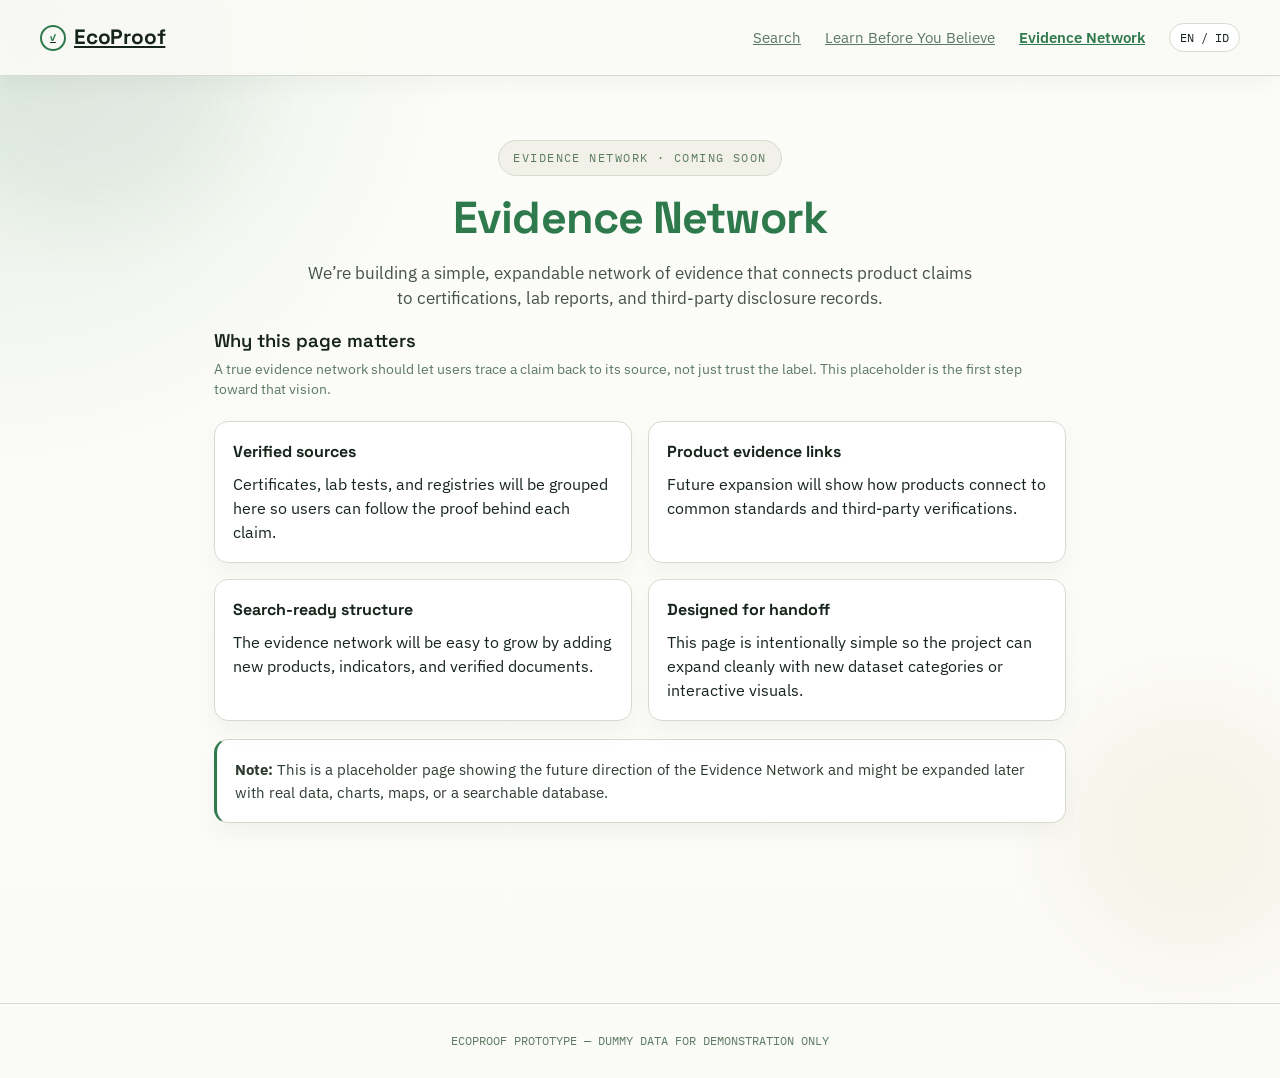
==== evidence.html @ 64398951 "Add files via upload" ====
<!DOCTYPE html>
<html lang="id">
<head>
<meta charset="UTF-8">
<meta name="viewport" content="width=device-width, initial-scale=1.0">
<title>EcoProof — Evidence Network</title>
<link rel="preconnect" href="https://fonts.googleapis.com">
<link href="https://fonts.googleapis.com/css2?family=Space+Grotesk:wght@400;500;600;700&family=IBM+Plex+Sans:wght@400;500;600&family=IBM+Plex+Mono:wght@400;500;600&display=swap" rel="stylesheet">
<link rel="stylesheet" href="style.css">
</head>
<body>

<header>
  <a class="logo" href="index.html"><span class="mark">✓</span>EcoProof</a>
  <nav>
    <a href="index.html" data-i18n="nav.search">Search</a>
    <a href="learn.html" data-i18n="nav.learn">Learn Before You Believe</a>
    <a href="evidence.html" class="active" data-i18n="nav.evidence">Evidence Network</a>
    <button class="lang-switch" type="button" onclick="toggleLanguage()" aria-label="Switch language">
      <span data-i18n="lang.toggle">EN / ID</span>
    </button>
  </nav>
</header>

<main class="page-shell">
  <section class="page-hero">
    <span class="eyebrow" data-i18n="evidence.badge">Evidence Network · Coming Soon</span>
    <h1 data-i18n="evidence.title">Evidence Network</h1>
    <p class="sub" data-i18n="evidence.subtitle">We’re building a simple, expandable network of evidence that connects product claims to certifications, lab reports, and third-party disclosure records.</p>
  </section>

  <section class="learn-strip">
    <div class="panel-title" data-i18n="evidence.panelTitle">Why this page matters</div>
    <div class="panel-sub" data-i18n="evidence.panelSub">A true evidence network should let users trace a claim back to its source, not just trust the label. This placeholder is the first step toward that vision.</div>

    <div class="feature-grid">
      <div class="feature-card">
        <h4 data-i18n="evidence.card1.title">Verified sources</h4>
        <p data-i18n="evidence.card1.text">Certificates, lab tests, and registries will be grouped here so users can follow the proof behind each claim.</p>
      </div>
      <div class="feature-card">
        <h4 data-i18n="evidence.card2.title">Product evidence links</h4>
        <p data-i18n="evidence.card2.text">Future expansion will show how products connect to common standards and third-party verifications.</p>
      </div>
      <div class="feature-card">
        <h4 data-i18n="evidence.card3.title">Search-ready structure</h4>
        <p data-i18n="evidence.card3.text">The evidence network will be easy to grow by adding new products, indicators, and verified documents.</p>
      </div>
      <div class="feature-card">
        <h4 data-i18n="evidence.card4.title">Designed for handoff</h4>
        <p data-i18n="evidence.card4.text">This page is intentionally simple so the project can expand cleanly with new dataset categories or interactive visuals.</p>
      </div>
    </div>

    <div class="callout-box" data-i18n="evidence.note">
      <strong>Note:</strong> This is a placeholder page showing the future direction of the Evidence Network and might be expanded later with real data, charts, maps, or a searchable database.
    </div>
  </section>
</main>

<footer data-i18n="footer.text">ECOPROOF PROTOTYPE — DUMMY DATA FOR DEMONSTRATION ONLY</footer>

<script src="script.js"></script>
</body>
</html>
---- style.css ----
:root{
    --ink:#16241C;
    --paper:#FAFAF6;
    --paper-dim:#F1F1EA;
    --line:#D6DBCF;
    --green:#2F7A4D;
    --green-soft:#E4F0E6;
    --amber:#B8811F;
    --amber-soft:#F5EBD6;
    --red:#AC3B2E;
    --red-soft:#F5E1DD;
    --sage:#5C7A63;
    --display: 'Space Grotesk', sans-serif;
    --body: 'IBM Plex Sans', sans-serif;
    --mono: 'IBM Plex Mono', monospace;
  }
  *{box-sizing:border-box; margin:0; padding:0;}
  html{scroll-behavior:smooth;}
  body{
    background:
      radial-gradient(circle at top left, rgba(47,122,77,0.12), transparent 28%),
      linear-gradient(180deg, #fcfcf8 0%, var(--paper) 100%);
    color:var(--ink);
    font-family:var(--body);
    line-height:1.5;
    -webkit-font-smoothing:antialiased;
    position:relative;
    overflow-x:hidden;
  }
  body::before, body::after{
    content:'';
    position:fixed;
    pointer-events:none;
    z-index:-1;
    border-radius:50%;
    filter:blur(36px);
    opacity:0.45;
  }
  body::before{
    width:320px; height:320px; background:rgba(47,122,77,0.12); top:-90px; left:-70px;
  }
  body::after{
    width:260px; height:260px; background:rgba(184,129,31,0.12); bottom:-60px; right:-40px;
  }
  a{color:inherit;}

  /* ===== Header ===== */
  header{
    display:flex; align-items:center; justify-content:space-between;
    padding:22px 40px;
    border-bottom:1px solid var(--line);
    position:sticky; top:0; background:rgba(250,250,246,0.92); backdrop-filter:blur(6px);
    z-index:50;
    box-shadow:0 8px 24px rgba(22,36,28,0.04);
  }
  .logo{
    font-family:var(--display); font-weight:700; font-size:1.3rem;
    display:flex; align-items:center; gap:8px; letter-spacing:-0.01em;
  }
  .logo .mark{
    width:26px;height:26px;border-radius:50%;
    border:2px solid var(--green);
    display:flex;align-items:center;justify-content:center;
    font-family:var(--mono); font-size:0.65rem; color:var(--green);
  }
  nav{display:flex; gap:24px; align-items:center; font-size:0.92rem; color:var(--sage); flex-wrap:wrap;}
  nav a{cursor:pointer; transition:color .15s;}
  nav a:hover, nav a.active{color:var(--green);}
  nav a.active{font-weight:600;}
  .lang-switch{border:1px solid var(--line); background:white; color:var(--ink); padding:6px 10px; border-radius:999px; cursor:pointer; font-family:var(--mono); font-size:0.75rem;}
  .lang-switch:hover{border-color:var(--green); color:var(--green);}

  /* ===== Hero / Search ===== */
  .hero{
    max-width:760px; margin:0 auto; padding:90px 24px 70px; text-align:center;
    background:linear-gradient(135deg, rgba(228,240,230,0.65), rgba(250,250,246,0.95));
    border:1px solid rgba(214,219,207,0.9);
    border-radius:30px;
    box-shadow:0 18px 45px rgba(22,36,28,0.06);
  }
  .eyebrow{
    font-family:var(--mono); font-size:0.75rem; letter-spacing:0.12em; text-transform:uppercase;
    color:var(--sage); margin-bottom:18px; display:inline-block;
    border:1px solid var(--line); padding:6px 14px; border-radius:100px;
  }
  h1{
    font-family:var(--display); font-weight:600; font-size:2.7rem; line-height:1.12;
    letter-spacing:-0.02em; margin-bottom:18px;
  }
  h1 em{font-style:normal; color:var(--green);}
  .sub{
    color:#465248; font-size:1.05rem; max-width:520px; margin:0 auto 40px;
  }

  .search-box{
    background:white; border:1.5px solid var(--ink); border-radius:16px;
    padding:6px; display:flex; gap:6px; box-shadow:8px 8px 0 rgba(214,219,207,0.8);
  }
  .search-box input{
    flex:1; border:none; outline:none; padding:14px 16px; font-family:var(--body);
    font-size:1rem; background:transparent;
  }
  .search-box button{
    background:var(--ink); color:var(--paper); border:none; border-radius:8px;
    padding:0 24px; font-family:var(--body); font-weight:600; font-size:0.95rem;
    cursor:pointer; transition:background .15s;
  }
  .search-box button:hover{background:var(--green);}

  .search-modes{
    display:flex; justify-content:center; gap:10px; margin-top:16px; flex-wrap:wrap;
  }
  .mode-chip{
    font-family:var(--mono); font-size:0.78rem; padding:7px 14px; border-radius:100px;
    border:1px solid var(--line); color:var(--sage); cursor:pointer; transition:all .15s; background:white;
  }
  .mode-chip.active{border-color:var(--green); color:var(--green); background:var(--green-soft);}

  .try-row{margin-top:34px; font-size:0.85rem; color:var(--sage);}
  .try-chip{
    font-family:var(--mono); font-size:0.8rem; color:var(--ink); background:var(--paper-dim);
    border:1px solid var(--line); padding:5px 12px; border-radius:6px; cursor:pointer; margin:4px;
    display:inline-block; transition:all .15s;
  }
  .try-chip:hover{border-color:var(--green); color:var(--green);}

  /* ===== Results ===== */
  #results{display:none; max-width:900px; margin:0 auto; padding:0 24px 100px;}
  .chat-section{max-width:900px; margin:0 auto 40px; padding:0 24px;}
  .chat-card{border:1px solid var(--line); border-radius:18px; background:white; box-shadow:0 10px 24px rgba(22,36,28,0.04); padding:22px;}
  .chat-messages{min-height:180px; max-height:300px; overflow-y:auto; display:flex; flex-direction:column; gap:14px; margin-bottom:16px;}
  .chat-message{padding:14px 18px; border-radius:18px; line-height:1.5; max-width:78%;}
  .chat-message.user{align-self:flex-end; background:var(--green-soft); color:var(--ink);}
  .chat-message.assistant{align-self:flex-start; background:var(--paper-dim); color:var(--ink);}
  .chat-actions{display:flex; gap:10px; flex-wrap:wrap;}
  .chat-actions input{flex:1; min-width:0; border:1px solid var(--line); border-radius:14px; padding:14px 16px; font-size:1rem; outline:none;}
  .chat-actions button{background:var(--ink); color:var(--paper); border:none; border-radius:14px; padding:14px 24px; cursor:pointer; font-weight:600; transition:background .15s;}
  .chat-actions button:hover{background:var(--green);}
  .video-section{max-width:900px; margin:0 auto 60px; padding:0 24px;}
  .video-shell{display:grid; grid-template-columns:1.2fr .8fr; gap:24px; align-items:center;}
  .video-shell video{width:100%; border-radius:18px; border:1px solid var(--line); box-shadow:4px 4px 0 rgba(0,0,0,0.03);}
  .video-copy .panel-title{margin-top:0;}
  .video-copy .sub{margin-top:10px; color:#465248;}

  .chat-drawer-container{
    position:fixed;
    right:24px;
    bottom:24px;
    width:340px;
    max-width:calc(100vw - 32px);
    z-index:80;
    font-family:var(--body);
    transition:transform .3s ease, opacity .3s ease;
  }
  .chat-drawer{
    display:flex;
    flex-direction:column;
    background:white;
    border:1px solid var(--line);
    border-radius:24px;
    box-shadow:0 24px 48px rgba(22,36,28,0.16);
    overflow:hidden;
    min-height:72px;
    transform:translateY(0);
    transition:transform .3s ease, opacity .3s ease;
  }
  .chat-drawer.closed{transform:translateY(calc(100% - 62px)); opacity:0.98;}
  .chat-drawer-header{
    display:flex;
    align-items:center;
    justify-content:space-between;
    gap:12px;
    padding:16px 18px;
    background:var(--paper);
    border-bottom:1px solid var(--line);
  }
  .chat-drawer-header .title{
    font-weight:700;
    letter-spacing:-0.01em;
  }
  .chat-drawer-header .chat-toggle{
    width:38px;
    height:38px;
    border-radius:50%;
    border:1px solid var(--line);
    background:white;
    color:var(--ink);
    cursor:pointer;
    display:flex;
    align-items:center;
    justify-content:center;
    font-size:1rem;
    transition:transform .2s ease, background .15s;
  }
  .chat-drawer-header .chat-toggle:hover{background:var(--paper-dim); transform:scale(1.05);}
  .chat-drawer-body{
    padding:18px;
    font-size:0.92rem;
    color:#42503f;
    line-height:1.55;
    min-height:120px;
  }
  .chat-drawer-body p{margin:0;}
  .chat-drawer.closed .chat-drawer-body{display:none;}

  @media(max-width:640px){
    .chat-drawer-container{right:14px; bottom:14px; width:calc(100vw - 28px);}
  }

  @media(max-width:840px){.video-shell{grid-template-columns:1fr;}}
  .note-banner{
    max-width:900px; margin:0 auto 20px; padding:16px 18px; border-radius:12px;
    background:var(--green-soft); border:1px solid var(--green); color:var(--green);
    font-family:var(--mono); font-size:0.95rem; line-height:1.5;
  }
  .result-header{
    display:flex; gap:24px; align-items:flex-start; padding:36px 0 28px; border-bottom:1px solid var(--line);
  }
  .stamp{
    width:104px; height:104px; border-radius:50%; flex-shrink:0;
    display:flex; flex-direction:column; align-items:center; justify-content:center;
    font-family:var(--mono); border:2.5px dashed;
    transform:rotate(-4deg);
  }
  .stamp .score{font-size:1.9rem; font-weight:600; font-family:var(--display); line-height:1;}
  .stamp .label{font-size:0.6rem; text-transform:uppercase; letter-spacing:0.06em; margin-top:2px;}
  .stamp.green{border-color:var(--green); color:var(--green); background:var(--green-soft);}
  .stamp.amber{border-color:var(--amber); color:var(--amber); background:var(--amber-soft);}
  .stamp.red{border-color:var(--red); color:var(--red); background:var(--red-soft);}

  .result-meta{flex:1;}
  .result-meta .pname{font-family:var(--display); font-size:1.5rem; font-weight:600; margin-bottom:4px;}
  .result-meta .pcat{font-family:var(--mono); font-size:0.78rem; color:var(--sage); margin-bottom:14px;}
  .verdict-tag{
    display:inline-block; font-family:var(--mono); font-size:0.72rem; text-transform:uppercase;
    letter-spacing:0.08em; padding:5px 12px; border-radius:4px; font-weight:600;
  }
  .verdict-tag.green{background:var(--green-soft); color:var(--green);}
  .verdict-tag.amber{background:var(--amber-soft); color:var(--amber);}
  .verdict-tag.red{background:var(--red-soft); color:var(--red);}

  .summary-box{
    background:var(--paper-dim); border-left:3px solid var(--ink); padding:18px 20px;
    margin:26px 0; font-size:0.95rem; color:#2c362e;
  }
  .summary-box .tag{font-family:var(--mono); font-size:0.72rem; color:var(--sage); text-transform:uppercase; letter-spacing:0.08em; display:block; margin-bottom:8px;}
  .summary-loading{color:var(--sage); font-style:italic;}

  .panel-title{
    font-family:var(--display); font-weight:600; font-size:1.15rem; margin:38px 0 4px;
  }
  .panel-sub{font-size:0.85rem; color:var(--sage); margin-bottom:20px;}

  .indicator-list{display:flex; flex-direction:column; border-top:1px solid var(--line);}
  .indicator{
    display:flex; align-items:flex-start; gap:16px; padding:16px 4px;
    border-bottom:1px solid var(--line);
    transition:background .16s ease, border-radius .16s ease;
  }
  .indicator:hover{background:rgba(241,241,234,0.65); border-radius:10px;}
  .indicator .icon{
    width:26px; height:26px; border-radius:50%; flex-shrink:0; margin-top:2px;
    display:flex; align-items:center; justify-content:center; font-size:0.8rem; font-weight:700;
  }
  .icon.ok{background:var(--green-soft); color:var(--green);}
  .icon.partial{background:var(--amber-soft); color:var(--amber);}
  .icon.missing, .icon.not-evaluated{background:var(--paper-dim); color:var(--sage); border:1px solid var(--line);}
  .indicator .body{flex:1;}
  .indicator .name{font-weight:600; font-size:0.93rem;}
  .indicator .desc{font-size:0.85rem; color:#5a655c; margin-top:3px;}

  .learn-strip{
    max-width:900px; margin:0 auto 100px; padding:0 24px;
  }
  .learn-strip .panel-title{margin-top:0;}
  .learn-strip:target{padding-top:18px;}
  .learn-link-row{margin-top:18px;}
  .learn-link-row a{font-family:var(--mono); font-size:0.8rem; color:var(--green); text-decoration:none;}
  .learn-link-row a:hover{text-decoration:underline;}
  .feature-grid{display:grid; grid-template-columns:1fr 1fr; gap:16px; margin:22px 0 18px;}
  .feature-card, .callout-box, .case-card, .learn-card{border:1px solid var(--line); border-radius:14px; padding:18px; background:white; box-shadow:0 10px 24px rgba(22,36,28,0.04); transition:transform .2s ease, box-shadow .2s ease, border-color .2s ease;}
  .feature-card:hover, .callout-box:hover, .case-card:hover, .learn-card:hover{transform:translateY(-3px); box-shadow:0 16px 32px rgba(22,36,28,0.08); border-color:var(--green);}
  .feature-card h4, .case-card h4, .learn-card h3{font-family:var(--display); font-size:1rem; margin-bottom:8px;}
  .feature-card ul, .learn-card ul{padding-left:18px; color:#5a655c; font-size:0.9rem; display:grid; gap:8px;}
  .callout-box{margin:0 0 20px; color:#2f3b31; font-size:0.95rem; border-left:3px solid var(--green);}
  .case-grid{display:grid; grid-template-columns:1fr 1fr; gap:16px; margin-top:20px;}
  .case-card .ctag{font-family:var(--mono); font-size:0.7rem; text-transform:uppercase; letter-spacing:0.08em; color:var(--sage); margin-bottom:8px; display:block;}
  .case-card p{font-size:0.85rem; color:#5a655c;}
  .page-shell{max-width:980px; margin:0 auto; padding:24px 24px 80px;}
  .page-hero{padding:40px 0 16px; text-align:center;}
  .page-hero .eyebrow{display:inline-flex; align-items:center; justify-content:center; gap:8px; background:var(--paper-dim); color:var(--sage); border:1px solid var(--line); border-radius:100px; font-family:var(--mono); font-size:0.75rem; letter-spacing:0.12em; text-transform:uppercase; padding:8px 14px; margin-bottom:18px;}
  .page-hero h1{font-family:var(--display); font-weight:700; font-size:2.8rem; line-height:1.08; letter-spacing:-0.02em; color:var(--green); margin-bottom:18px;}
  .page-hero .sub{color:#465248; font-size:1.05rem; max-width:680px; margin:0 auto;}
  .learn-grid{display:grid; grid-template-columns:1fr 1fr; gap:16px; margin-top:30px;}
  .learn-card.wide{grid-column:1 / -1;}
  .check-list{display:grid; gap:10px; margin-top:10px;}
  .check-item{font-size:0.92rem; color:#2f3b31; background:var(--paper-dim); padding:10px 12px; border-radius:8px;}

  footer{border-top:1px solid var(--line); padding:28px 40px; text-align:center; font-family:var(--mono); font-size:0.75rem; color:var(--sage);}

  @media(max-width:640px){
    header{padding:16px 20px;}
    nav{display:none;}
    h1{font-size:2rem;}
    .search-box{flex-direction:column;}
    .search-box button{padding:12px; margin-top:4px;}
    .result-header{flex-direction:column; align-items:flex-start;}
    .case-grid, .feature-grid, .learn-grid{grid-template-columns:1fr;}
  }

  :focus-visible{outline:2px solid var(--green); outline-offset:2px;}
  @media (prefers-reduced-motion: reduce){ *{transition:none !important;} }
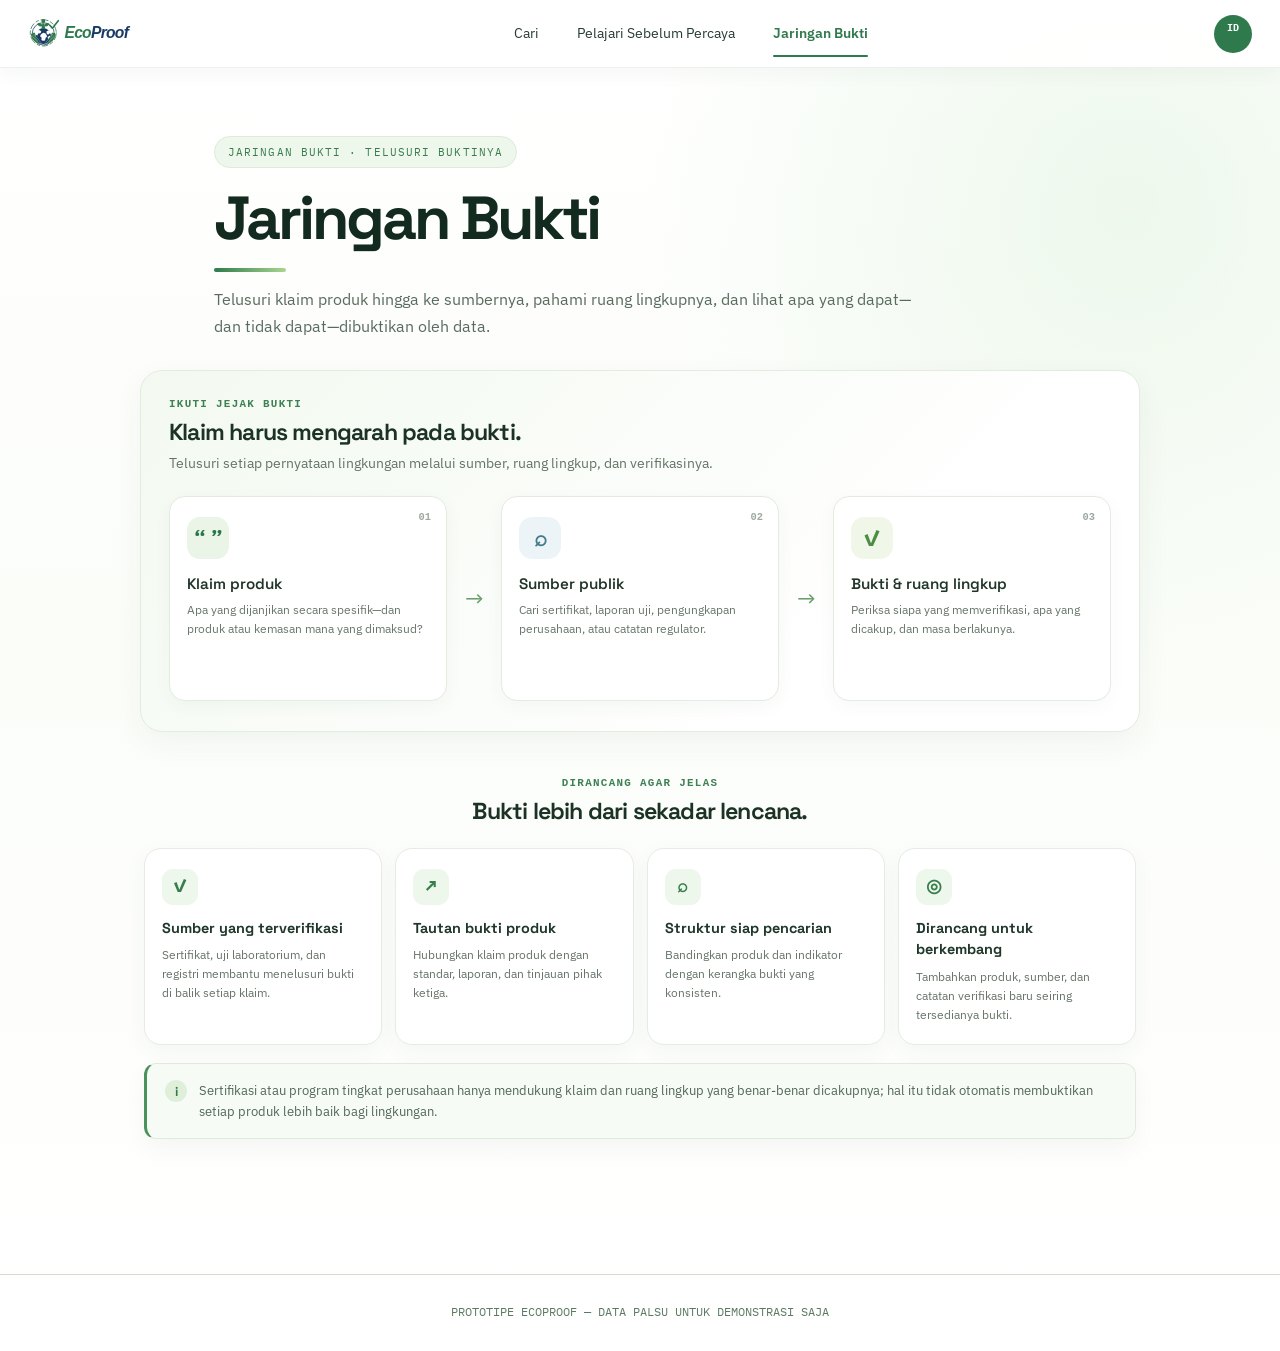
==== commit 550c80f0: "Add files via upload" ====
--- a/evidence.html
+++ b/evidence.html
@@ -10,51 +10,48 @@
 </head>
 <body>
 
-<header>
-  <a class="logo" href="index.html"><span class="mark">✓</span>EcoProof</a>
-  <nav>
+<header class="site-header">
+  <a class="logo" href="index.html" aria-label="EcoProof home"><img src="ecoproof-logo.svg" alt="EcoProof" /></a>
+  <nav id="primaryNav">
     <a href="index.html" data-i18n="nav.search">Search</a>
     <a href="learn.html" data-i18n="nav.learn">Learn Before You Believe</a>
     <a href="evidence.html" class="active" data-i18n="nav.evidence">Evidence Network</a>
+  </nav>
+  <div class="header-actions">
+    <button class="menu-toggle" id="menuToggle" type="button" aria-controls="primaryNav" aria-expanded="false" aria-label="Open navigation" onclick="toggleNav()"><span class="menu-glyph" aria-hidden="true">☰</span></button>
     <button class="lang-switch" type="button" onclick="toggleLanguage()" aria-label="Switch language">
       <span data-i18n="lang.toggle">EN / ID</span>
     </button>
-  </nav>
+  </div>
 </header>
 
-<main class="page-shell">
-  <section class="page-hero">
-    <span class="eyebrow" data-i18n="evidence.badge">Evidence Network · Coming Soon</span>
+<main class="page-shell secondary-page evidence-page">
+  <section class="page-hero evidence-hero">
+    <span class="eyebrow" data-i18n="evidence.badge">Evidence Network</span>
     <h1 data-i18n="evidence.title">Evidence Network</h1>
-    <p class="sub" data-i18n="evidence.subtitle">We’re building a simple, expandable network of evidence that connects product claims to certifications, lab reports, and third-party disclosure records.</p>
+    <p class="sub" data-i18n="evidence.subtitle">Trace a product claim back to its source, understand its scope, and see what the evidence does—and does not—prove.</p>
   </section>
 
-  <section class="learn-strip">
-    <div class="panel-title" data-i18n="evidence.panelTitle">Why this page matters</div>
-    <div class="panel-sub" data-i18n="evidence.panelSub">A true evidence network should let users trace a claim back to its source, not just trust the label. This placeholder is the first step toward that vision.</div>
+  <section class="network-flow">
+    <div class="network-flow-heading"><span class="section-kicker" data-i18n="evidence.flow.kicker">Follow the evidence</span><h2 data-i18n="evidence.panelTitle">A claim should lead to proof.</h2><p data-i18n="evidence.panelSub">Trace each environmental statement through its source, scope, and verification.</p></div>
+    <div class="flow-track">
+      <article class="flow-card"><span class="flow-step">01</span><span class="flow-icon claim-icon" aria-hidden="true">“ ”</span><h3 data-i18n="evidence.flow.claim.title">Product claim</h3><p data-i18n="evidence.flow.claim.text">What exactly is being promised—and which product or package does it refer to?</p></article>
+      <span class="flow-arrow" aria-hidden="true">→</span>
+      <article class="flow-card"><span class="flow-step">02</span><span class="flow-icon source-icon" aria-hidden="true">⌕</span><h3 data-i18n="evidence.flow.source.title">Public source</h3><p data-i18n="evidence.flow.source.text">Find the certificate, test report, company disclosure, or regulator record.</p></article>
+      <span class="flow-arrow" aria-hidden="true">→</span>
+      <article class="flow-card"><span class="flow-step">03</span><span class="flow-icon scope-icon" aria-hidden="true">✓</span><h3 data-i18n="evidence.flow.scope.title">Evidence &amp; scope</h3><p data-i18n="evidence.flow.scope.text">Check who verified it, what it covers, and when it remains valid.</p></article>
+    </div>
+  </section>
 
+  <section class="network-features">
+    <div class="network-features-heading"><span class="section-kicker" data-i18n="evidence.sources.kicker">Built for clarity</span><h2 data-i18n="evidence.sources.title">Evidence is more than a badge.</h2></div>
     <div class="feature-grid">
-      <div class="feature-card">
-        <h4 data-i18n="evidence.card1.title">Verified sources</h4>
-        <p data-i18n="evidence.card1.text">Certificates, lab tests, and registries will be grouped here so users can follow the proof behind each claim.</p>
-      </div>
-      <div class="feature-card">
-        <h4 data-i18n="evidence.card2.title">Product evidence links</h4>
-        <p data-i18n="evidence.card2.text">Future expansion will show how products connect to common standards and third-party verifications.</p>
-      </div>
-      <div class="feature-card">
-        <h4 data-i18n="evidence.card3.title">Search-ready structure</h4>
-        <p data-i18n="evidence.card3.text">The evidence network will be easy to grow by adding new products, indicators, and verified documents.</p>
-      </div>
-      <div class="feature-card">
-        <h4 data-i18n="evidence.card4.title">Designed for handoff</h4>
-        <p data-i18n="evidence.card4.text">This page is intentionally simple so the project can expand cleanly with new dataset categories or interactive visuals.</p>
-      </div>
+      <article class="feature-card"><span class="network-card-icon">✓</span><h4 data-i18n="evidence.card1.title">Verified sources</h4><p data-i18n="evidence.card1.text">Certificates, lab tests, and registries help trace the proof behind each claim.</p></article>
+      <article class="feature-card"><span class="network-card-icon">↗</span><h4 data-i18n="evidence.card2.title">Product evidence links</h4><p data-i18n="evidence.card2.text">Connect product claims to standards, reports, and third-party reviews.</p></article>
+      <article class="feature-card"><span class="network-card-icon">⌕</span><h4 data-i18n="evidence.card3.title">Search-ready structure</h4><p data-i18n="evidence.card3.text">Compare products and indicators through a consistent evidence framework.</p></article>
+      <article class="feature-card"><span class="network-card-icon">◎</span><h4 data-i18n="evidence.card4.title">Designed to grow</h4><p data-i18n="evidence.card4.text">Add new products, sources, and verification records as evidence becomes available.</p></article>
     </div>
-
-    <div class="callout-box" data-i18n="evidence.note">
-      <strong>Note:</strong> This is a placeholder page showing the future direction of the Evidence Network and might be expanded later with real data, charts, maps, or a searchable database.
-    </div>
+    <div class="callout-box network-note"><span class="note-mark" aria-hidden="true">i</span><p data-i18n="evidence.note">A certification or company-wide program only supports the claim and scope it actually covers; it does not automatically prove every product is environmentally superior.</p></div>
   </section>
 </main>
 
--- a/style.css
+++ b/style.css
@@ -54,14 +54,10 @@
     box-shadow:0 8px 24px rgba(22,36,28,0.04);
   }
   .logo{
-    font-family:var(--display); font-weight:700; font-size:1.3rem;
-    display:flex; align-items:center; gap:8px; letter-spacing:-0.01em;
-  }
-  .logo .mark{
-    width:26px;height:26px;border-radius:50%;
-    border:2px solid var(--green);
-    display:flex;align-items:center;justify-content:center;
-    font-family:var(--mono); font-size:0.65rem; color:var(--green);
+    display:flex; align-items:center; flex-shrink:0; line-height:0;
+  }
+  .logo img{
+    display:block; width:56px; height:62px; object-fit:contain;
   }
   nav{display:flex; gap:24px; align-items:center; font-size:0.92rem; color:var(--sage); flex-wrap:wrap;}
   nav a{cursor:pointer; transition:color .15s;}
@@ -126,46 +122,58 @@
 
   /* ===== Results ===== */
   #results{display:none; max-width:900px; margin:0 auto; padding:0 24px 100px;}
-  .chat-section{max-width:900px; margin:0 auto 40px; padding:0 24px;}
-  .chat-card{border:1px solid var(--line); border-radius:18px; background:white; box-shadow:0 10px 24px rgba(22,36,28,0.04); padding:22px;}
-  .chat-messages{min-height:180px; max-height:300px; overflow-y:auto; display:flex; flex-direction:column; gap:14px; margin-bottom:16px;}
-  .chat-message{padding:14px 18px; border-radius:18px; line-height:1.5; max-width:78%;}
-  .chat-message.user{align-self:flex-end; background:var(--green-soft); color:var(--ink);}
-  .chat-message.assistant{align-self:flex-start; background:var(--paper-dim); color:var(--ink);}
-  .chat-actions{display:flex; gap:10px; flex-wrap:wrap;}
-  .chat-actions input{flex:1; min-width:0; border:1px solid var(--line); border-radius:14px; padding:14px 16px; font-size:1rem; outline:none;}
-  .chat-actions button{background:var(--ink); color:var(--paper); border:none; border-radius:14px; padding:14px 24px; cursor:pointer; font-weight:600; transition:background .15s;}
-  .chat-actions button:hover{background:var(--green);}
-  .video-section{max-width:900px; margin:0 auto 60px; padding:0 24px;}
-  .video-shell{display:grid; grid-template-columns:1.2fr .8fr; gap:24px; align-items:center;}
-  .video-shell video{width:100%; border-radius:18px; border:1px solid var(--line); box-shadow:4px 4px 0 rgba(0,0,0,0.03);}
+  .video-section{max-width:1200px; margin:0 auto 60px; padding:0 24px;}
+  .video-shell{display:grid; grid-template-columns:minmax(0, 2fr) minmax(280px, 1fr); gap:40px; align-items:center;}
+  .video-frame{width:100%; aspect-ratio:16/9; overflow:hidden; border-radius:18px; border:1px solid var(--line); box-shadow:4px 4px 0 rgba(0,0,0,0.03);}
+  .video-frame iframe{width:100%; height:100%; display:block; border:0;}
   .video-copy .panel-title{margin-top:0;}
   .video-copy .sub{margin-top:10px; color:#465248;}
 
-  .chat-drawer-container{
+  .chat-widget-container{
     position:fixed;
     right:24px;
     bottom:24px;
-    width:340px;
-    max-width:calc(100vw - 32px);
-    z-index:80;
-    font-family:var(--body);
-    transition:transform .3s ease, opacity .3s ease;
-  }
-  .chat-drawer{
+    z-index:90;
     display:flex;
     flex-direction:column;
+    align-items:flex-end;
+    gap:10px;
+    pointer-events:none;
+  }
+  .chat-widget{
+    display:flex;
+    flex-direction:column;
+    align-items:flex-end;
+    pointer-events:auto;
+  }
+  .chat-widget-toggle{
+    background:var(--green);
+    color:var(--paper);
+    border:none;
+    border-radius:999px;
+    padding:12px 18px;
+    cursor:pointer;
+    font-weight:700;
+    box-shadow:0 12px 30px rgba(47,122,77,0.22);
+    transition:transform .2s ease, background .2s ease;
+  }
+  .chat-widget-toggle:hover{background:#24603b; transform:translateY(-1px);}
+  .chat-widget-panel{
+    width:320px;
+    max-width:calc(100vw - 32px);
     background:white;
     border:1px solid var(--line);
     border-radius:24px;
     box-shadow:0 24px 48px rgba(22,36,28,0.16);
     overflow:hidden;
-    min-height:72px;
-    transform:translateY(0);
-    transition:transform .3s ease, opacity .3s ease;
-  }
-  .chat-drawer.closed{transform:translateY(calc(100% - 62px)); opacity:0.98;}
-  .chat-drawer-header{
+    transition:transform .25s ease, opacity .25s ease;
+  }
+  .chat-widget-panel.closed{
+    transform:translateY(96%);
+    opacity:0;
+    pointer-events:none;
+  }
+  .chat-widget-header{
     display:flex;
     align-items:center;
     justify-content:space-between;
@@ -173,41 +181,27 @@
     padding:16px 18px;
     background:var(--paper);
     border-bottom:1px solid var(--line);
-  }
-  .chat-drawer-header .title{
     font-weight:700;
-    letter-spacing:-0.01em;
-  }
-  .chat-drawer-header .chat-toggle{
-    width:38px;
-    height:38px;
-    border-radius:50%;
-    border:1px solid var(--line);
-    background:white;
+  }
+  .chat-widget-close{
+    background:transparent;
+    border:none;
+    font-size:1.2rem;
+    cursor:pointer;
     color:var(--ink);
-    cursor:pointer;
-    display:flex;
-    align-items:center;
-    justify-content:center;
-    font-size:1rem;
-    transition:transform .2s ease, background .15s;
-  }
-  .chat-drawer-header .chat-toggle:hover{background:var(--paper-dim); transform:scale(1.05);}
-  .chat-drawer-body{
-    padding:18px;
-    font-size:0.92rem;
+  }
+  .chat-widget-body{
+    padding:16px 18px;
+    font-size:0.93rem;
     color:#42503f;
-    line-height:1.55;
-    min-height:120px;
-  }
-  .chat-drawer-body p{margin:0;}
-  .chat-drawer.closed .chat-drawer-body{display:none;}
-
-  @media(max-width:640px){
-    .chat-drawer-container{right:14px; bottom:14px; width:calc(100vw - 28px);}
-  }
-
-  @media(max-width:840px){.video-shell{grid-template-columns:1fr;}}
+  }
+  .chat-widget-body p{margin:0;}
+
+  @media(max-width:840px){
+    .video-section{max-width:480px;}
+    .video-shell{grid-template-columns:1fr; gap:20px;}
+    .video-frame{max-width:360px; margin:0 auto;}
+  }
   .note-banner{
     max-width:900px; margin:0 auto 20px; padding:16px 18px; border-radius:12px;
     background:var(--green-soft); border:1px solid var(--green); color:var(--green);
@@ -262,12 +256,16 @@
     width:26px; height:26px; border-radius:50%; flex-shrink:0; margin-top:2px;
     display:flex; align-items:center; justify-content:center; font-size:0.8rem; font-weight:700;
   }
-  .icon.ok{background:var(--green-soft); color:var(--green);}
-  .icon.partial{background:var(--amber-soft); color:var(--amber);}
-  .icon.missing, .icon.not-evaluated{background:var(--paper-dim); color:var(--sage); border:1px solid var(--line);}
+  .icon.positive{background:var(--green-soft); color:var(--green);}
+  .icon.neutral{background:var(--amber-soft); color:var(--amber);}
+  .icon.negative{background:var(--red-soft); color:var(--red);}
   .indicator .body{flex:1;}
   .indicator .name{font-weight:600; font-size:0.93rem;}
   .indicator .desc{font-size:0.85rem; color:#5a655c; margin-top:3px;}
+  .source-links{display:flex;align-items:baseline;flex-wrap:wrap;gap:5px;margin-top:7px;color:#78867a;font-size:.72rem;line-height:1.5;}
+  .source-links>span{font-family:var(--mono);font-size:.65rem;text-transform:uppercase;letter-spacing:.05em;color:#6d806f;}
+  .source-links a{color:#287749;text-decoration:none;border-bottom:1px solid rgba(40,119,73,.24);}
+  .source-links a:hover{color:#155b35;border-bottom-color:#155b35;}
 
   .learn-strip{
     max-width:900px; margin:0 auto 100px; padding:0 24px;
@@ -310,3 +308,249 @@
 
   :focus-visible{outline:2px solid var(--green); outline-offset:2px;}
   @media (prefers-reduced-motion: reduce){ *{transition:none !important;} }
+
+  /* ===== Reference-inspired homepage ===== */
+  body:has(.home-main){
+    background:
+      radial-gradient(ellipse at 76% 30%, rgba(221,241,216,.72), transparent 32%),
+      linear-gradient(180deg, #fff 0%, #fbfdf9 55%, #fff 100%);
+    color:#10241c;
+  }
+  body:has(.home-main)::before{width:0;height:0;}
+  body:has(.home-main)::after{width:0;height:0;}
+  body:has(.home-main) .chat-widget-container{display:none;}
+  .site-header{
+    min-height:68px;
+    padding:8px max(28px, calc((100vw - 1260px)/2));
+    background:rgba(255,255,255,.92);
+    border-bottom:1px solid rgba(32,73,52,.08);
+    box-shadow:0 4px 20px rgba(25,57,40,.045);
+  }
+  .site-header .logo img{width:140px;height:48px;object-fit:contain;object-position:left center;}
+  .site-header nav{gap:clamp(18px,3vw,42px);font-size:.88rem;color:#263b31;}
+  .site-header nav a{text-decoration:none;}
+  .site-header nav a.active{color:var(--green);position:relative;}
+  .site-header nav a.active::after{content:"";position:absolute;bottom:-13px;left:0;right:0;height:2px;background:var(--green);border-radius:2px;}
+  .site-header .lang-switch{width:38px;height:38px;padding:0;border:0;border-radius:50%;background:var(--green);color:white;font-size:0;display:grid;place-items:center;}
+  .site-header .lang-switch::before{content:"ID";font-size:.64rem;font-family:var(--mono);font-weight:700;}
+  .header-actions{display:flex;align-items:center;gap:10px;}
+  .menu-toggle{display:none;width:38px;height:38px;place-items:center;border:1px solid #e1e9de;border-radius:50%;background:#fff;color:#22633d;font-size:1.1rem;cursor:pointer;}
+  .menu-glyph{line-height:1;}
+  .home-main{max-width:1320px;margin:0 auto;padding:0 34px;}
+  .home-hero{
+    width:100%;max-width:100%;min-height:490px;margin:0 auto;padding:46px 30px 30px;
+    border:0;border-radius:0;box-shadow:none;text-align:left;background:transparent;
+    display:grid;grid-template-columns:minmax(0,1.12fr) minmax(380px,.88fr);align-items:center;gap:20px;position:relative;overflow:hidden;
+  }
+  .home-hero::before{content:"";position:absolute;inset:4% 0 0 38%;background:radial-gradient(ellipse,rgba(225,243,222,.62),transparent 65%);pointer-events:none;}
+  .hero-copy{position:relative;z-index:2;max-width:650px;}
+  .home-hero .eyebrow{margin:0 0 18px;border:0;border-radius:0;padding:0;background:none;color:#5d8069;font-size:.71rem;letter-spacing:.13em;}
+  .home-hero h1{font-size:clamp(2.65rem,4.35vw,4.45rem);line-height:1.04;letter-spacing:-.055em;font-weight:700;margin:0 0 17px;color:#10251d;}
+  .home-hero h1 em{color:#237448;font-style:normal;}
+  .home-hero .sub{max-width:495px;margin:0 0 25px;color:#42554a;font-size:1.02rem;line-height:1.65;}
+  .home-hero .search-box{height:62px;max-width:650px;align-items:center;gap:8px;padding:6px 7px 6px 18px;border:1px solid #78ad7d;border-radius:17px;background:rgba(255,255,255,.96);box-shadow:0 9px 24px rgba(36,93,53,.12);}
+  .search-symbol{color:#516b5a;font-size:1.8rem;line-height:1;transform:rotate(-20deg);}
+  .home-hero .search-box input{padding:12px 8px;font-size:.91rem;color:#193128;}
+  .home-hero .search-box input::placeholder{color:#8b978f;}
+  .home-hero .search-box button{height:48px;border-radius:11px;padding:0 23px;background:#17633f;font-size:.85rem;letter-spacing:.02em;}
+  .home-hero .search-box button::before{content:"✓";display:inline-grid;place-items:center;width:17px;height:17px;margin-right:8px;border-radius:5px;background:#fff;color:#17633f;font-size:.72rem;}
+  .home-hero .search-box button:hover{background:#104d30;}
+  .home-hero .search-modes{justify-content:flex-start;margin:14px 0 0 150px;gap:10px;}
+  .home-hero .mode-chip{appearance:none;padding:8px 15px;border:1px solid #e5ebe3;border-radius:999px;color:#394c40;font:500 .77rem var(--body);box-shadow:0 3px 10px rgba(20,48,31,.05);cursor:pointer;}
+  .home-hero .mode-chip::before{content:"⌕";font-size:1rem;margin-right:7px;vertical-align:-1px;}
+  .home-hero .mode-chip + .mode-chip::before{content:"↥";}
+  .home-hero .mode-chip.active{background:#fff;border-color:#8dbb8b;color:#266b43;}
+  .image-upload-preview{display:flex;align-items:center;gap:12px;max-width:650px;margin-top:12px;padding:11px 13px;border:1px solid #e0eadc;border-radius:13px;background:#f8fcf6;box-shadow:0 5px 16px rgba(36,93,53,.06);}
+  .image-upload-preview[hidden]{display:none!important;}
+  .image-upload-preview img{width:48px;height:48px;flex:0 0 48px;object-fit:cover;border:1px solid #dce8d8;border-radius:9px;background:#fff;}
+  .image-upload-preview strong{display:block;color:#244a31;font:600 .78rem var(--display);}
+  .image-upload-preview p{margin:3px 0 0;color:#657469;font-size:.72rem;line-height:1.4;}
+  .image-upload-preview button{width:30px;height:30px;flex:0 0 30px;margin-left:auto;border:0;border-radius:50%;background:#eaf3e7;color:#356e42;font-size:1.2rem;cursor:pointer;}
+  .home-hero .try-row{margin-top:20px;color:#26392f;font-size:.78rem;}
+  .try-label{display:block;margin:0 0 7px 7px;font-weight:600;color:#273d32;}
+  .try-chips{display:flex;flex-wrap:wrap;gap:8px;}
+  .home-hero .try-chip{margin:0;padding:8px 13px;border:1px solid #e4e9e2;border-radius:999px;background:rgba(255,255,255,.92);color:#263b30;font:500 .76rem var(--body);box-shadow:0 3px 10px rgba(25,52,36,.045);}
+  .home-hero .try-chip span{margin-right:6px;color:#398254;}
+  .home-hero .try-chip:hover{border-color:#75ad7d;background:#f6fbf5;color:#20633c;transform:translateY(-1px);}
+  .hero-art{position:relative;z-index:1;display:flex;align-items:center;justify-content:center;min-height:440px;}
+  .hero-art img{display:block;width:min(100%,570px);max-height:480px;object-fit:contain;filter:saturate(.96);position:relative;z-index:2;}
+  .art-orbit{position:absolute;border:1px dashed rgba(75,135,83,.18);border-radius:50%;pointer-events:none;}
+  .orbit-one{width:470px;height:470px;}
+  .orbit-two{width:530px;height:530px;border-color:rgba(75,135,83,.11);}
+  .trust-strip{position:relative;z-index:5;max-width:1120px;margin:-3px auto 54px;padding:20px 25px;display:grid;grid-template-columns:repeat(4,1fr);gap:0;border:1px solid rgba(42,82,55,.08);border-radius:22px;background:rgba(255,255,255,.94);box-shadow:0 12px 35px rgba(26,64,40,.09);}
+  .trust-item{display:flex;align-items:center;gap:13px;padding:0 18px;min-width:0;}
+  .trust-item + .trust-item{border-left:1px solid #edf0eb;}
+  .trust-icon{width:48px;height:48px;flex:0 0 48px;border-radius:50%;display:grid;place-items:center;background:#edf7e9;color:#247347;font-size:1.4rem;font-weight:700;box-shadow:0 4px 14px rgba(57,121,70,.08);}
+  .shield-icon{border:4px solid #d8ecd0;font-size:1.2rem;}
+  .search-icon{font-size:2rem;font-weight:400;}
+  .leaf-icon{transform:rotate(-30deg);font-size:1.45rem;}
+  .people-icon{font-size:.7rem;letter-spacing:-3px;padding-right:3px;}
+  .trust-item h2{font:600 .78rem var(--display);margin-bottom:5px;color:#1b3025;}
+  .trust-item p{font-size:.69rem;line-height:1.4;color:#67756b;}
+  .learn-preview{max-width:900px;margin:0 auto 90px;padding:0 8px;text-align:center;}
+  .learn-preview-heading{margin-bottom:24px;}
+  .section-kicker{display:block;margin-bottom:7px;color:#3c8053;font:600 .68rem var(--mono);letter-spacing:.12em;text-transform:uppercase;}
+  .learn-preview-heading h2{font:700 clamp(1.55rem,2.5vw,2.05rem) var(--display);letter-spacing:-.035em;color:#172d22;}
+  .learn-preview-heading p{margin:7px 0 0;color:#66746a;font-size:.88rem;}
+  .learn-preview-grid{display:grid;grid-template-columns:1fr 1fr;gap:20px;text-align:left;}
+  .learn-preview-card{display:flex;align-items:center;gap:18px;min-height:142px;padding:20px;border:1px solid rgba(40,76,50,.08);border-radius:20px;background:#fff;box-shadow:0 8px 26px rgba(24,55,34,.07);}
+  .preview-illustration{position:relative;display:grid;place-items:center;flex:0 0 78px;height:88px;border-radius:13px;background:#e8f4e6;color:#32834d;font-size:2rem;}
+  .preview-illustration::before{content:"";position:absolute;inset:10px 17px;border-radius:5px;background:rgba(255,255,255,.72);box-shadow:0 -7px 0 -3px #cde7c7,0 -14px 0 -6px #cde7c7;}
+  .preview-illustration span{position:absolute;right:0;bottom:5px;z-index:1;width:34px;height:34px;border-radius:50%;display:grid;place-items:center;background:#318451;color:white;font-weight:700;box-shadow:0 4px 8px #c3d8c3;}
+  .unsupported-card .preview-illustration{background:#fff1e4;color:#d96c2f;}
+  .unsupported-card .preview-illustration::before{background:#fff9f1;box-shadow:0 -7px 0 -3px #f7dfc8,0 -14px 0 -6px #f7dfc8;}
+  .unsupported-card .preview-illustration span{background:#dd6733;}
+  .preview-tag{display:block;margin-bottom:5px;color:#2e7748;font:700 .65rem var(--mono);letter-spacing:.06em;text-transform:uppercase;}
+  .unsupported-card .preview-tag{color:#c7602e;}
+  .learn-preview-card h3{margin-bottom:5px;color:#20342a;font:600 1rem var(--display);}
+  .learn-preview-card p{color:#657269;font-size:.79rem;line-height:1.5;}
+  .learn-more-link{display:inline-flex;align-items:center;gap:8px;margin-top:23px;color:#287749;text-decoration:none;font-weight:600;font-size:.84rem;}
+  .learn-more-link:hover{gap:13px;}
+  .learn-more-link span{font-size:1.1rem;transition:transform .18s ease;}
+  #results{scroll-margin-top:86px;}
+  @media(max-width:1000px){
+    .home-main{padding:0 24px;}
+    .home-hero{grid-template-columns:minmax(0,1fr) minmax(300px,.8fr);padding:40px 8px 28px;}
+    .hero-art{min-height:360px;}
+    .orbit-one{width:360px;height:360px;}.orbit-two{width:410px;height:410px;}
+    .trust-strip{padding:18px 10px;}.trust-item{gap:9px;padding:0 11px;}.trust-icon{width:40px;height:40px;flex-basis:40px;}
+  }
+  @media(max-width:720px){
+    .site-header{padding:8px 18px;min-height:62px;}
+    .site-header .logo img{width:118px;height:43px;}
+    .header-actions{gap:8px;}
+    .menu-toggle{display:grid;width:36px;height:36px;}
+    .site-header nav{display:none;position:absolute;top:100%;left:0;right:0;z-index:60;gap:0;padding:8px 18px 14px;flex-direction:column;align-items:stretch;background:rgba(255,255,255,.98);border-bottom:1px solid #e7eee4;box-shadow:0 12px 22px rgba(25,57,40,.09);}
+    .site-header nav.open{display:flex;}
+    .site-header nav a{display:block;padding:12px 10px;border-bottom:1px solid #eff3ed;font-size:.9rem;}
+    .site-header nav a.active::after{display:none;}
+    .site-header nav a.active{background:#f1f8ef;border-radius:9px;}
+    .site-header .lang-switch{width:36px;height:36px;}
+    .home-main{padding:0 18px;}
+    .home-hero{grid-template-columns:1fr;gap:0;padding:34px 0 20px;min-height:unset;}
+    .home-hero::before{inset:30% -30% 0 15%;}
+    .home-hero .eyebrow{margin-bottom:15px;}
+    .home-hero h1{font-size:clamp(2.4rem,10vw,3.35rem);}
+    .home-hero .sub{font-size:.95rem;max-width:540px;margin-bottom:22px;}
+    .home-hero .search-box{height:58px;padding-left:12px;}
+    .home-hero .search-box button{height:44px;padding:0 14px;font-size:.77rem;}
+    .home-hero .search-box button::before{margin-right:5px;}
+    .home-hero .search-modes{margin-left:0;}
+    .home-hero .try-row{margin-top:18px;}
+    .home-hero .search-box{flex-direction:row;}
+    .home-hero .search-box input{width:0;min-width:0;}
+    .home-hero .search-box button{flex:0 0 auto;margin:0;padding:0 12px;}
+    .image-upload-preview{align-items:flex-start;}
+    .image-upload-preview p{font-size:.69rem;}
+    .hero-art{min-height:270px;margin-top:4px;}
+    .hero-art img{width:min(100%,360px);max-height:315px;}
+    .orbit-one{width:280px;height:280px;}.orbit-two{width:320px;height:320px;}
+    .trust-strip{grid-template-columns:1fr 1fr;gap:14px 0;margin:0 auto 44px;padding:17px 10px;border-radius:18px;}
+    .trust-item{padding:8px 10px;align-items:flex-start;}
+    .trust-item:nth-child(3){border-left:0;}
+    .trust-icon{width:38px;height:38px;flex-basis:38px;font-size:1.1rem;}
+    .trust-item h2{font-size:.72rem;}
+    .trust-item p{font-size:.65rem;}
+    .learn-preview{margin-bottom:58px;padding:0;}
+    .learn-preview-grid{grid-template-columns:1fr;gap:12px;}
+    .learn-preview-card{min-height:120px;padding:15px;}
+  }
+  @media(max-width:400px){
+    .home-hero h1{font-size:2.2rem;}
+    .home-hero .search-box{gap:2px;}
+    .home-hero .search-box button{padding:0 10px;}
+    .home-hero .search-box input{font-size:.82rem;}
+    .home-hero .try-chip{padding:7px 10px;font-size:.72rem;}
+    .trust-item{gap:7px;padding:7px 6px;}
+    .trust-icon{width:32px;height:32px;flex-basis:32px;}
+  }
+
+  /* ===== Secondary-page shared theme ===== */
+  body:has(.secondary-page){
+    background:
+      radial-gradient(ellipse at 88% 15%,rgba(222,242,220,.52),transparent 30%),
+      linear-gradient(180deg,#fff 0%,#fbfdf9 48%,#fff 100%);
+    color:#10241c;
+  }
+  body:has(.secondary-page) .chat-widget-container{display:none;}
+  body:has(.secondary-page)::before,body:has(.secondary-page)::after{width:0;height:0;}
+  .secondary-page{max-width:1120px;padding:32px 34px 90px;}
+  .secondary-page .page-hero{padding:36px 24px 38px;text-align:left;max-width:900px;margin:0 auto;}
+  .secondary-page .page-hero .eyebrow{display:inline-flex;background:#eef7ec;border:1px solid #deebda;color:#397b4c;padding:7px 13px;margin-bottom:18px;font-size:.68rem;letter-spacing:.1em;}
+  .secondary-page .page-hero h1{color:#132a1f;font-size:clamp(2.45rem,5vw,3.8rem);letter-spacing:-.05em;margin-bottom:14px;}
+  .secondary-page .page-hero .sub{margin:0;max-width:700px;color:#596b5e;font-size:1.02rem;line-height:1.65;}
+  .learn-page .page-hero h1::after,.evidence-page .page-hero h1::after{content:"";display:block;width:72px;height:4px;margin-top:16px;border-radius:9px;background:linear-gradient(90deg,#2f7a4d,#a8d690);}
+  .learning-banner{max-width:900px;margin:0 auto 26px;padding:18px 22px;display:flex;align-items:center;gap:15px;border:1px solid #dfeadd;border-radius:17px;background:linear-gradient(110deg,#f3faf0,#fff);box-shadow:0 8px 24px rgba(24,64,38,.045);}
+  .learning-banner-icon{width:42px;height:42px;flex:0 0 42px;display:grid;place-items:center;border-radius:50%;background:#e1f0dc;color:#287448;font-size:1.15rem;font-weight:700;}
+  .learning-banner strong{display:block;color:#20392b;font:600 .95rem var(--display);}
+  .learning-banner p{margin-top:3px;color:#657568;font-size:.8rem;}
+  .learning-flow{margin-left:auto;white-space:nowrap;color:#829286;font:600 .7rem var(--mono);}
+  .learning-flow b{padding:0 5px;color:#42905b;}
+  .learn-page .learn-grid{max-width:900px;margin:0 auto;gap:17px;}
+  .learn-page .learn-card{position:relative;overflow:hidden;padding:24px 24px 22px 68px;border-color:#e6ece3;border-radius:18px;box-shadow:0 9px 26px rgba(25,58,36,.055);}
+  .learn-page .learn-card::before{content:"";position:absolute;inset:0 auto 0 0;width:4px;background:linear-gradient(180deg,#73b877,#d0e9c7);}
+  .learn-page .learn-card:nth-child(4)::before{background:linear-gradient(180deg,#e9a16f,#f6d7bf);}
+  .lesson-number{position:absolute;left:20px;top:24px;color:#3b8453;font:600 .72rem var(--mono);letter-spacing:.04em;}
+  .learn-page .learn-card:nth-child(4) .lesson-number{color:#c66d3d;}
+  .learn-page .learn-card h3{font-size:1.08rem;letter-spacing:-.02em;color:#1b3225;margin-bottom:12px;}
+  .learn-page .learn-card p{color:#607065;font-size:.91rem;line-height:1.65;}
+  .learn-page .learn-card ul{gap:10px;color:#5d6c61;font-size:.87rem;line-height:1.55;}
+  .learn-page .learn-card li::marker{color:#4d9a60;}
+  .learn-page .learn-card:nth-child(4) li::marker{color:#c97645;}
+  .learn-page .learn-card.wide{padding-left:68px;}
+  .learn-page .check-list{grid-template-columns:repeat(3,1fr);gap:9px;margin-top:16px;}
+  .learn-page .check-item{height:100%;font-size:.79rem;line-height:1.45;background:#f3f8f1;border:1px solid #e3eee0;color:#36523e;padding:12px;border-radius:11px;}
+  .secondary-cta{max-width:900px;margin:24px auto 0;display:flex;justify-content:space-between;align-items:center;padding:16px 20px;border-radius:14px;background:#1f7048;color:white;text-decoration:none;font-weight:600;font-size:.88rem;box-shadow:0 8px 18px rgba(29,105,66,.15);}
+  .secondary-cta b{font-size:1.15rem;transition:transform .18s ease;}
+  .secondary-cta:hover b{transform:translateX(4px);}
+  .evidence-hero{padding-bottom:30px!important;}
+  .network-flow,.network-features{max-width:1000px;margin:0 auto 45px;}
+  .network-flow{padding:27px 28px 30px;border:1px solid #e3ece0;border-radius:22px;background:linear-gradient(135deg,#f3f9f0,#fff 75%);box-shadow:0 10px 30px rgba(25,62,38,.05);}
+  .network-flow-heading,.network-features-heading{margin:0 0 22px;}
+  .network-flow-heading .section-kicker,.network-features-heading .section-kicker{margin-bottom:7px;}
+  .network-flow-heading h2,.network-features-heading h2{color:#1b3225;font:650 1.45rem var(--display);letter-spacing:-.035em;}
+  .network-flow-heading p{margin-top:6px;color:#647368;font-size:.87rem;}
+  .flow-track{display:grid;grid-template-columns:minmax(0,1fr) 36px minmax(0,1fr) 36px minmax(0,1fr);align-items:center;gap:9px;}
+  .flow-card{position:relative;min-height:205px;padding:20px 17px;border:1px solid #e4ebe1;border-radius:16px;background:#fff;box-shadow:0 5px 18px rgba(28,65,41,.04);}
+  .flow-step{position:absolute;top:14px;right:15px;color:#9ca99e;font:600 .65rem var(--mono);}
+  .flow-icon{width:42px;height:42px;margin-bottom:15px;display:grid;place-items:center;border-radius:13px;background:#eaf5e7;color:#28784a;font-size:1.4rem;font-weight:700;}
+  .source-icon{background:#edf4f7;color:#407c8a;}
+  .scope-icon{background:#f0f7e9;color:#4c8c44;}
+  .flow-card h3{margin-bottom:7px;color:#1f3529;font:600 .95rem var(--display);}
+  .flow-card p{color:#67766a;font-size:.77rem;line-height:1.55;}
+  .flow-arrow{color:#6a9f6b;text-align:center;font-size:1.45rem;}
+  .network-features{padding:0 4px;}
+  .network-features-heading{text-align:center;}
+  .network-features .feature-grid{grid-template-columns:repeat(4,1fr);gap:13px;margin:0;}
+  .network-features .feature-card{position:relative;min-height:190px;padding:20px 17px;border-color:#e6ece3;border-radius:17px;box-shadow:0 7px 22px rgba(25,58,36,.045);}
+  .network-features .feature-card:hover{border-color:#c4ddc0;transform:translateY(-2px);}
+  .network-card-icon{width:36px;height:36px;margin-bottom:13px;display:grid;place-items:center;border-radius:11px;background:#eef7eb;color:#367e4b;font-size:1.1rem;font-weight:700;}
+  .network-features .feature-card h4{margin-bottom:7px;color:#20382b;font-size:.9rem;}
+  .network-features .feature-card p{color:#667469;font-size:.76rem;line-height:1.55;}
+  .network-note{display:flex;align-items:flex-start;gap:12px;margin:18px 0 0;padding:16px 18px;border:1px solid #e1ebdd;border-left:3px solid #4a925b;border-radius:12px;background:#f7fbf5;color:#526758;font-size:.82rem;line-height:1.6;}
+  .note-mark{width:22px;height:22px;flex:0 0 22px;display:grid;place-items:center;border-radius:50%;background:#dfefda;color:#347b49;font:700 .8rem var(--display);}
+  @media(max-width:900px){
+    .network-features .feature-grid{grid-template-columns:repeat(2,1fr);}
+    .learn-page .learn-card.wide{grid-column:1/-1;}
+  }
+  @media(max-width:640px){
+    .secondary-page{padding:20px 18px 60px;}
+    .secondary-page .page-hero{padding:30px 0 27px;text-align:left;}
+    .secondary-page .page-hero h1{font-size:2.55rem;}
+    .secondary-page .page-hero .sub{font-size:.94rem;}
+    .learning-banner{padding:15px;gap:11px;align-items:flex-start;}
+    .learning-flow{display:none;}
+    .learn-page .learn-grid{grid-template-columns:1fr;}
+    .learn-page .learn-card.wide{grid-column:auto;}
+    .learn-page .learn-card{padding:21px 18px 19px 58px;}
+    .lesson-number{left:16px;top:22px;}
+    .learn-page .check-list{grid-template-columns:1fr;}
+    .network-flow{padding:21px 16px;border-radius:18px;}
+    .flow-track{grid-template-columns:1fr;gap:8px;}
+    .flow-card{min-height:unset;padding:17px;}
+    .flow-icon{margin-bottom:10px;}
+    .flow-arrow{transform:rotate(90deg);height:21px;line-height:21px;}
+    .network-features .feature-grid{grid-template-columns:1fr;}
+    .network-features .feature-card{min-height:unset;}
+    .source-links{font-size:.69rem;}
+  }
